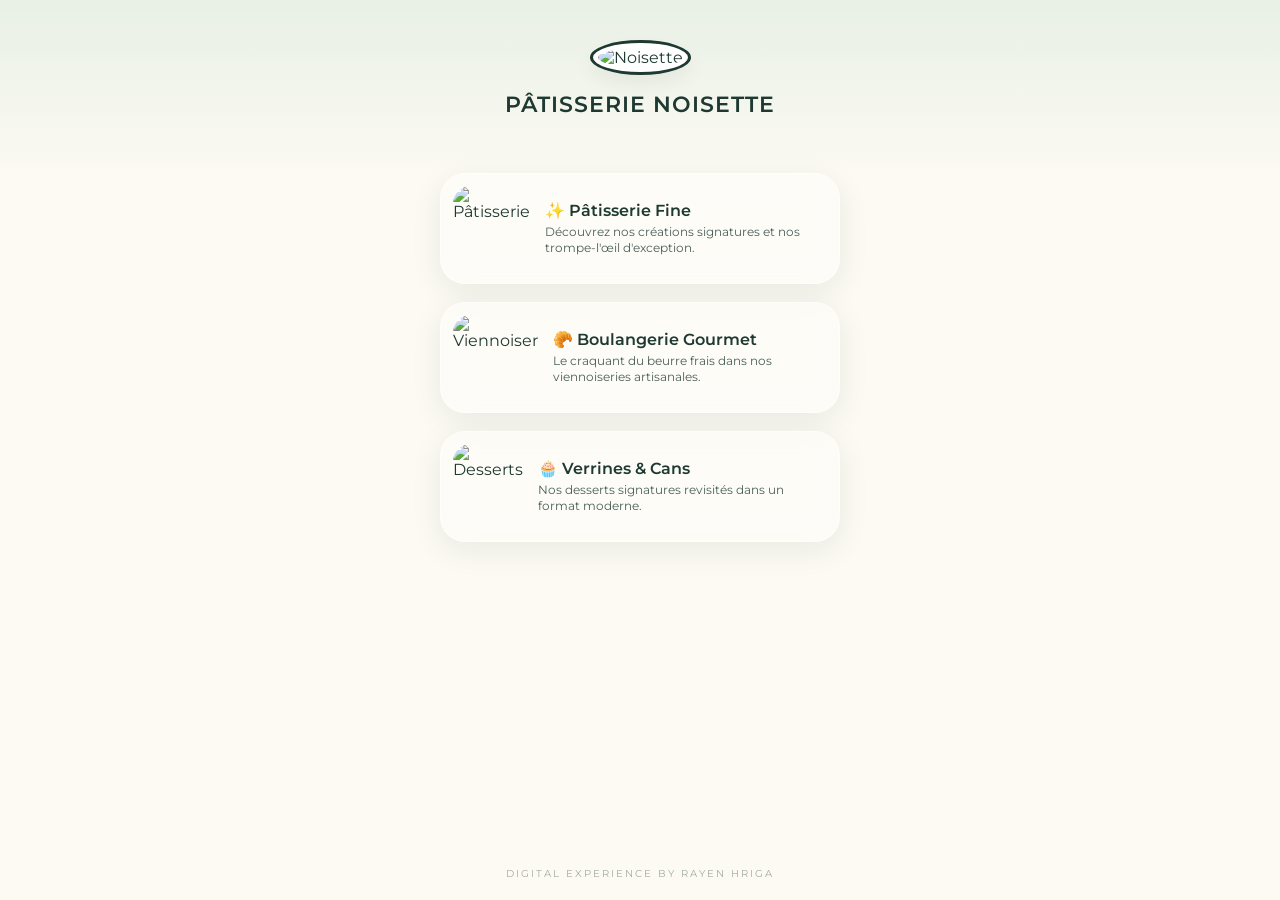
==== index.html @ 8ed0145e "Add files via upload" ====
<!DOCTYPE html>
<html lang="fr">
<head>
    <meta charset="UTF-8">
    <meta name="viewport" content="width=device-width, initial-scale=1.0, maximum-scale=1.0, user-scalable=no">
    <link rel="stylesheet" href="style.css">
    <title>Noisette - Menu Digital</title>
</head>
<body>
    <div class="header">
        <img src="c:\Users\ASUS\Desktop\noisette patteserie\noisette\noisette logo.jpg" alt="Noisette" class="logo">
        <h1>Pâtisserie Noisette</h1>
    </div>

    <div class="container">
        <a href="patisserie.html" class="card">
            <img src="c:\Users\ASUS\Desktop\noisette patteserie\noisette\fruit.png" alt="Pâtisserie">
            <div class="card-info">
                <h3>✨ Pâtisserie Fine</h3>
                <p>Découvrez nos créations signatures et nos trompe-l'œil d'exception.</p>
            </div>
        </a>

        <a href="croissants.html" class="card">
            <img src="c:\Users\ASUS\Desktop\noisette patteserie\noisette\croissant-.png" alt="Viennoiserie">
            <div class="card-info">
                <h3>🥐 Boulangerie Gourmet</h3>
                <p>Le craquant du beurre frais dans nos viennoiseries artisanales.</p>
            </div>
        </a>

        <a href="verrine.html" class="card">
            <img src="c:\Users\ASUS\Desktop\noisette patteserie\noisette\varrines.jpg" alt="Desserts">
            <div class="card-info">
                <h3>🧁 Verrines & Cans</h3>
                <p>Nos desserts signatures revisités dans un format moderne.</p>
            </div>
        </a>
    </div>

    <div class="footer-brand">DIGITAL EXPERIENCE BY RAYEN HRIGA</div>
</body>
</html>
---- style.css ----
@import url('https://fonts.googleapis.com/css2?family=Montserrat:wght@300;400;600&display=swap');

* { box-sizing: border-box; -webkit-tap-highlight-color: transparent; }

body {
    background: #FCFAF2; /* Crème Noisette */
    font-family: 'Montserrat', sans-serif;
    color: #1E3932; /* Vert Noisette */
    margin: 0;
    padding: 0;
    display: flex;
    flex-direction: column;
    align-items: center;
    min-height: 100vh;
}

.header {
    width: 100%;
    padding: 40px 20px;
    text-align: center;
    background: linear-gradient(180deg, #E8F0E6 0%, #FCFAF2 100%);
}

.logo {
    width: 90px;
    height: 90px;
    border-radius: 50%;
    border: 3px solid #1E3932;
    padding: 5px;
    background: white;
    box-shadow: 0 10px 20px rgba(0,0,0,0.05);
}

h1 { font-weight: 600; font-size: 1.4rem; margin-top: 15px; letter-spacing: 1px; text-transform: uppercase; }

.container {
    width: 90%;
    max-width: 400px;
    padding-bottom: 40px;
}

/* Glassmorphism Card Style */
.card {
    background: rgba(255, 255, 255, 0.4);
    backdrop-filter: blur(15px);
    -webkit-backdrop-filter: blur(15px);
    border: 1px solid rgba(255, 255, 255, 0.5);
    border-radius: 25px;
    padding: 12px;
    margin-bottom: 18px;
    display: flex;
    align-items: center;
    text-decoration: none;
    color: #1E3932;
    box-shadow: 0 8px 32px rgba(30, 57, 50, 0.08);
    transition: all 0.3s ease;
}

.card:active { transform: scale(0.96); background: rgba(255, 255, 255, 0.6); }

.card img {
    width: 85px;
    height: 85px;
    border-radius: 18px;
    object-fit: cover;
    margin-right: 15px;
}

.card-info h3 { margin: 0; font-size: 1rem; font-weight: 600; }
.card-info p { margin: 4px 0 0; font-size: 0.75rem; line-height: 1.3; opacity: 0.8; }

.price {
    display: inline-block;
    margin-top: 6px;
    font-weight: 600;
    color: #1E3932;
    background: rgba(30, 57, 50, 0.1);
    padding: 2px 8px;
    border-radius: 5px;
}

.footer-brand {
    margin-top: auto;
    padding: 20px;
    font-size: 0.65rem;
    letter-spacing: 2px;
    opacity: 0.4;
    text-align: center;
}

.btn-back {
    display: inline-block;
    margin: 20px 0;
    text-decoration: none;
    color: #1E3932;
    font-size: 0.85rem;
    font-weight: 600;
    opacity: 0.7;
}
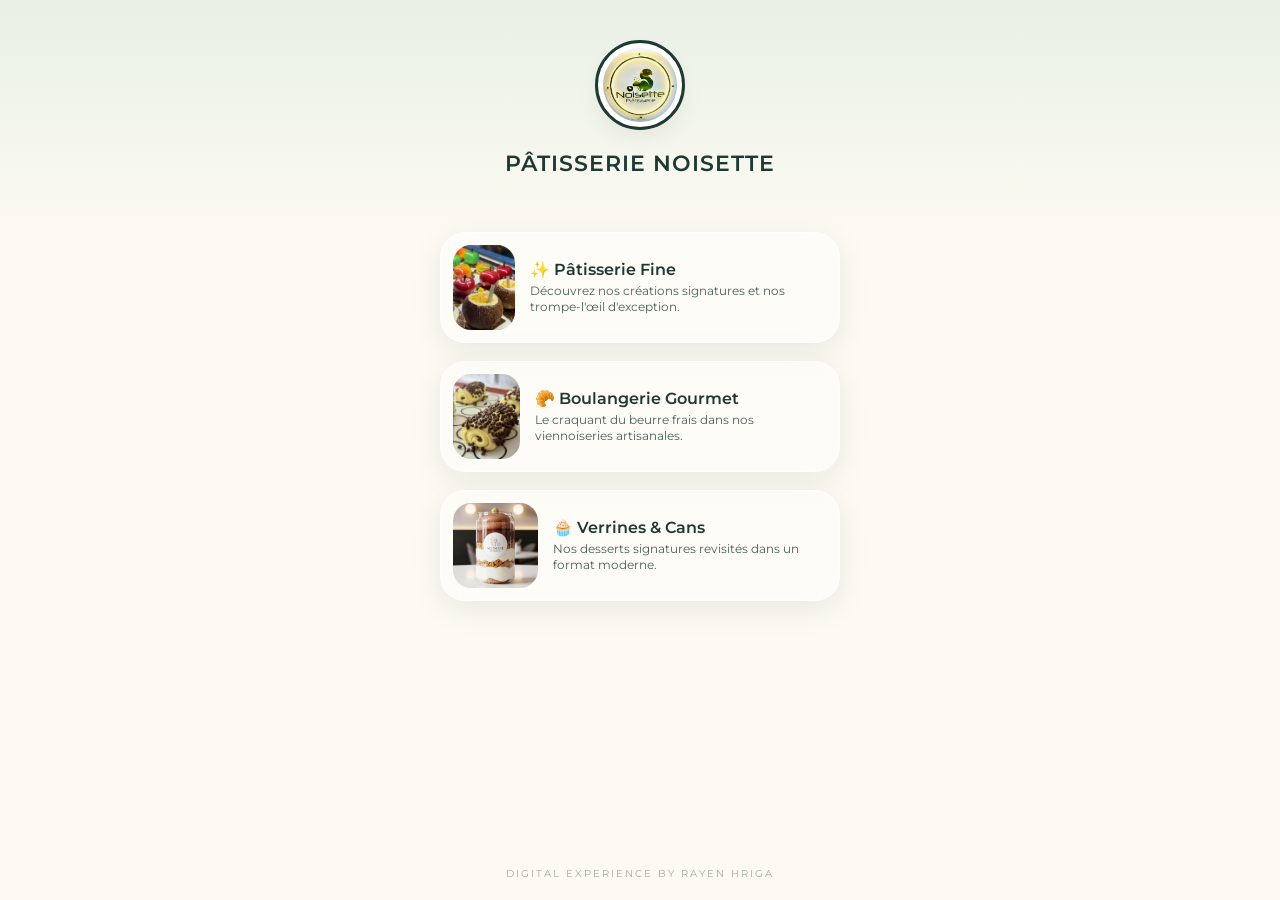
==== commit 5443edcf: "Fix image paths and clean up HTML structure" ====
--- a/index.html
+++ b/index.html
@@ -8,13 +8,13 @@
 </head>
 <body>
     <div class="header">
-        <img src="c:\Users\ASUS\Desktop\noisette patteserie\noisette\noisette logo.jpg" alt="Noisette" class="logo">
+        <img src="noisette logo.jpg" alt="Noisette" class="logo">
         <h1>Pâtisserie Noisette</h1>
     </div>
 
     <div class="container">
         <a href="patisserie.html" class="card">
-            <img src="c:\Users\ASUS\Desktop\noisette patteserie\noisette\fruit.png" alt="Pâtisserie">
+            <img src="fruit.png" alt="Pâtisserie">
             <div class="card-info">
                 <h3>✨ Pâtisserie Fine</h3>
                 <p>Découvrez nos créations signatures et nos trompe-l'œil d'exception.</p>
@@ -22,7 +22,7 @@
         </a>
 
         <a href="croissants.html" class="card">
-            <img src="c:\Users\ASUS\Desktop\noisette patteserie\noisette\croissant-.png" alt="Viennoiserie">
+            <img src="croissant-.png" alt="Viennoiserie">
             <div class="card-info">
                 <h3>🥐 Boulangerie Gourmet</h3>
                 <p>Le craquant du beurre frais dans nos viennoiseries artisanales.</p>
@@ -30,7 +30,7 @@
         </a>
 
         <a href="verrine.html" class="card">
-            <img src="c:\Users\ASUS\Desktop\noisette patteserie\noisette\varrines.jpg" alt="Desserts">
+            <img src="varrines.jpg" alt="Desserts">
             <div class="card-info">
                 <h3>🧁 Verrines & Cans</h3>
                 <p>Nos desserts signatures revisités dans un format moderne.</p>
@@ -40,4 +40,5 @@
 
     <div class="footer-brand">DIGITAL EXPERIENCE BY RAYEN HRIGA</div>
 </body>
-</html> +
+</html> 
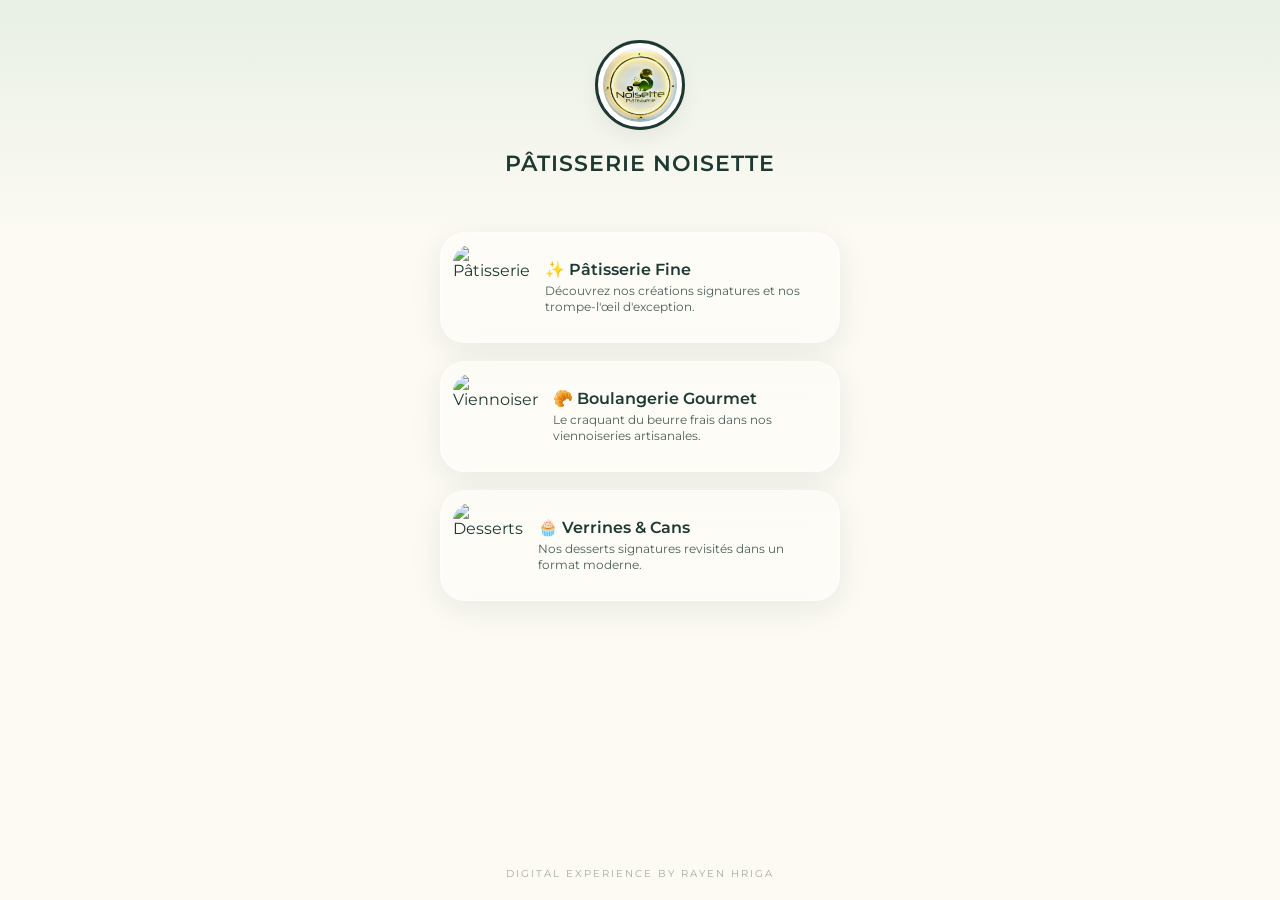
==== commit d5e30f3a: "Fix HTML formatting and structure" ====
--- a/index.html
+++ b/index.html
@@ -3,8 +3,32 @@
 <head>
     <meta charset="UTF-8">
     <meta name="viewport" content="width=device-width, initial-scale=1.0, maximum-scale=1.0, user-scalable=no">
+       <script async src="https://www.googletagmanager.com/gtag/js?id=G-VRH8N7SHTV"></script>
+<script>
+  window.dataLayer = window.dataLayer || [];
+  function gtag(){dataLayer.push(arguments);}
+  gtag('js', new Date());
+
+  gtag('config', 'G-VRH8N7SHTV');
+</script>
     <link rel="stylesheet" href="style.css">
     <title>Noisette - Menu Digital</title>
+    <meta name="apple-mobile-web-app-capable" content="yes">
+
+<meta name="apple-mobile-web-app-status-bar-style" content="black-translucent">
+
+<meta name="apple-mobile-web-app-title" content="Noisette">
+
+<link rel="apple-touch-icon" href="apple-touch-icon.png">
+<link rel="manifest" href="manifest.json">
+
+<script>
+  if ('serviceWorker' in navigator) {
+    navigator.serviceWorker.register('./sw.js')
+      .then(() => console.log("HautGamme Offline Mode: Active"))
+      .catch(err => console.log("Error:", err));
+  }
+</script>
 </head>
 <body>
     <div class="header">
@@ -14,7 +38,7 @@
 
     <div class="container">
         <a href="patisserie.html" class="card">
-            <img src="fruit.png" alt="Pâtisserie">
+            <img src="fruit.webp" alt="Pâtisserie">   
             <div class="card-info">
                 <h3>✨ Pâtisserie Fine</h3>
                 <p>Découvrez nos créations signatures et nos trompe-l'œil d'exception.</p>
@@ -22,7 +46,7 @@
         </a>
 
         <a href="croissants.html" class="card">
-            <img src="croissant-.png" alt="Viennoiserie">
+            <img src="croissant-.webp" alt="Viennoiserie">     
             <div class="card-info">
                 <h3>🥐 Boulangerie Gourmet</h3>
                 <p>Le craquant du beurre frais dans nos viennoiseries artisanales.</p>
@@ -30,7 +54,7 @@
         </a>
 
         <a href="verrine.html" class="card">
-            <img src="varrines.jpg" alt="Desserts">
+            <img src="croissant-.webp" alt="Desserts">     
             <div class="card-info">
                 <h3>🧁 Verrines & Cans</h3>
                 <p>Nos desserts signatures revisités dans un format moderne.</p>
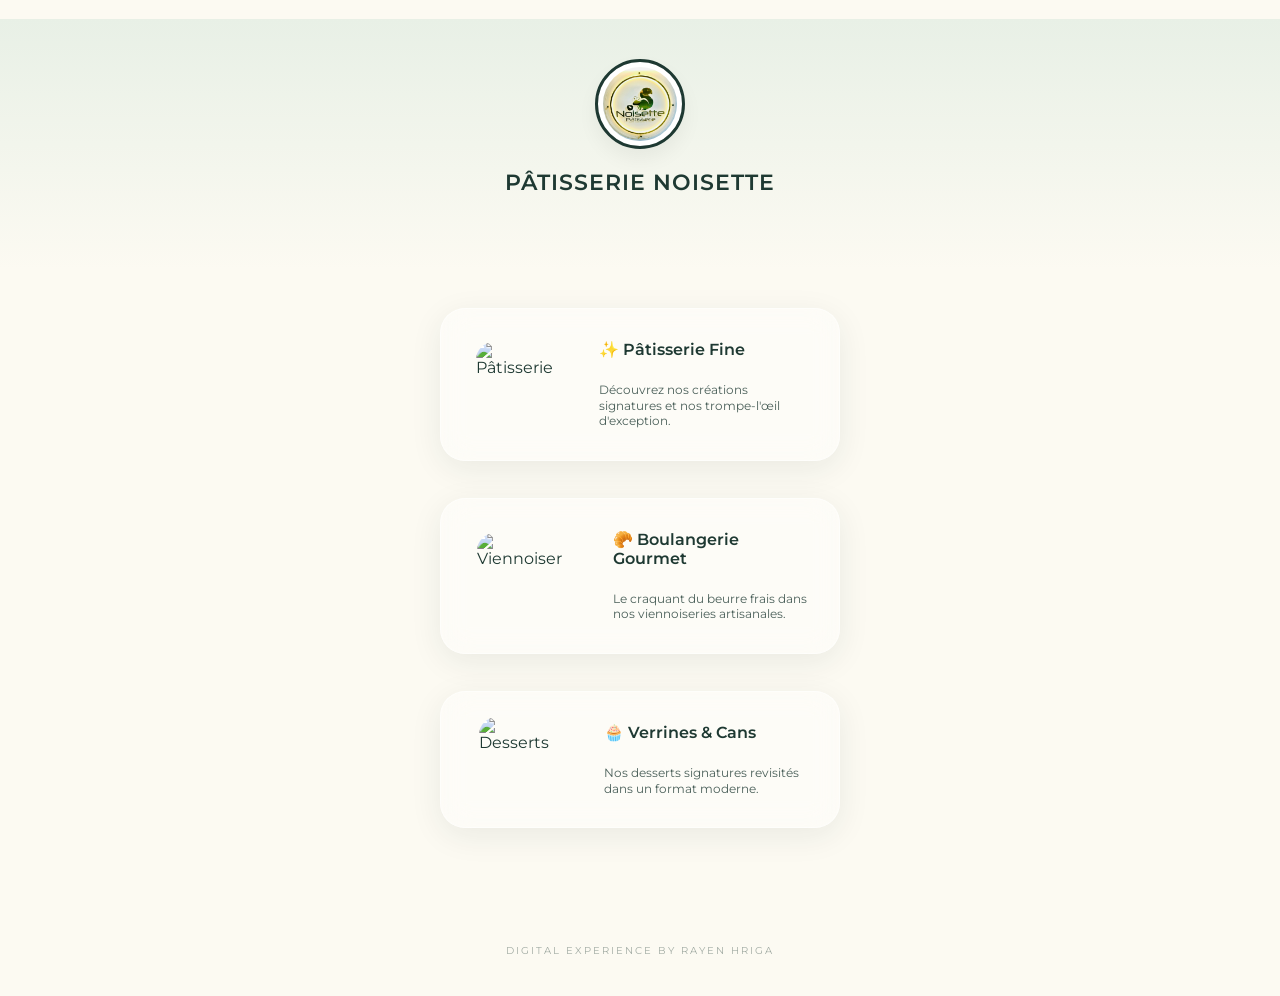
==== commit 5c8774d8: "Fix HTML encoding issues in index.html" ====
--- a/index.html
+++ b/index.html
@@ -1,19 +1,19 @@
 <!DOCTYPE html>
 <html lang="fr">
 <head>
-    <meta charset="UTF-8">
-    <meta name="viewport" content="width=device-width, initial-scale=1.0, maximum-scale=1.0, user-scalable=no">
-       <script async src="https://www.googletagmanager.com/gtag/js?id=G-VRH8N7SHTV"></script>
+    <meta charset="UTF-8">
+    <meta name="viewport" content="width=device-width, initial-scale=1.0, maximum-scale=1.0, user-scalable=no">
+       <script async src="https://www.googletagmanager.com/gtag/js?id=G-VRH8N7SHTV"></script>
 <script>
-  window.dataLayer = window.dataLayer || [];
-  function gtag(){dataLayer.push(arguments);}
-  gtag('js', new Date());
+  window.dataLayer = window.dataLayer || [];
+  function gtag(){dataLayer.push(arguments);}
+  gtag('js', new Date());
 
-  gtag('config', 'G-VRH8N7SHTV');
+  gtag('config', 'G-VRH8N7SHTV');
 </script>
-    <link rel="stylesheet" href="style.css">
-    <title>Noisette - Menu Digital</title>
-    <meta name="apple-mobile-web-app-capable" content="yes">
+    <link rel="stylesheet" href="style.css">
+    <title>Noisette - Menu Digital</title>
+    <meta name="apple-mobile-web-app-capable" content="yes">
 
 <meta name="apple-mobile-web-app-status-bar-style" content="black-translucent">
 
@@ -23,46 +23,46 @@
 <link rel="manifest" href="manifest.json">
 
 <script>
-  if ('serviceWorker' in navigator) {
-    navigator.serviceWorker.register('./sw.js')
-      .then(() => console.log("HautGamme Offline Mode: Active"))
-      .catch(err => console.log("Error:", err));
-  }
+  if ('serviceWorker' in navigator) {
+    navigator.serviceWorker.register('./sw.js')
+      .then(() => console.log("HautGamme Offline Mode: Active"))
+      .catch(err => console.log("Error:", err));
+  }
 </script>
 </head>
 <body>
-    <div class="header">
-        <img src="noisette logo.jpg" alt="Noisette" class="logo">
-        <h1>Pâtisserie Noisette</h1>
-    </div>
+    <div class="header">
+        <img src="noisette logo.jpg" alt="Noisette" class="logo">
+        <h1>Pâtisserie Noisette</h1>
+    </div>
 
-    <div class="container">
-        <a href="patisserie.html" class="card">
-            <img src="fruit.webp" alt="Pâtisserie">   
-            <div class="card-info">
-                <h3>✨ Pâtisserie Fine</h3>
-                <p>Découvrez nos créations signatures et nos trompe-l'œil d'exception.</p>
-            </div>
-        </a>
+    <div class="container">
+        <a href="patisserie.html" class="card">
+            <img src="fruit.webp" alt="Pâtisserie">   
+            <div class="card-info">
+                <h3>✨ Pâtisserie Fine</h3>
+                <p>Découvrez nos créations signatures et nos trompe-l'œil d'exception.</p>
+            </div>
+        </a>
 
-        <a href="croissants.html" class="card">
-            <img src="croissant-.webp" alt="Viennoiserie">     
-            <div class="card-info">
-                <h3>🥐 Boulangerie Gourmet</h3>
-                <p>Le craquant du beurre frais dans nos viennoiseries artisanales.</p>
-            </div>
-        </a>
+        <a href="croissants.html" class="card">
+            <img src="croissant-.webp" alt="Viennoiserie">     
+            <div class="card-info">
+                <h3>🥐 Boulangerie Gourmet</h3>
+                <p>Le craquant du beurre frais dans nos viennoiseries artisanales.</p>
+            </div>
+        </a>
 
-        <a href="verrine.html" class="card">
-            <img src="croissant-.webp" alt="Desserts">     
-            <div class="card-info">
-                <h3>🧁 Verrines & Cans</h3>
-                <p>Nos desserts signatures revisités dans un format moderne.</p>
-            </div>
-        </a>
-    </div>
+        <a href="verrine.html" class="card">
+            <img src="varrines.webp" alt="Desserts">     
+            <div class="card-info">
+                <h3>🧁 Verrines & Cans</h3>
+                <p>Nos desserts signatures revisités dans un format moderne.</p>
+            </div>
+        </a>
+    </div>
 
-    <div class="footer-brand">DIGITAL EXPERIENCE BY RAYEN HRIGA</div>
+    <div class="footer-brand">DIGITAL EXPERIENCE BY RAYEN HRIGA</div>
 </body>
 
-</html> 
+</html> 
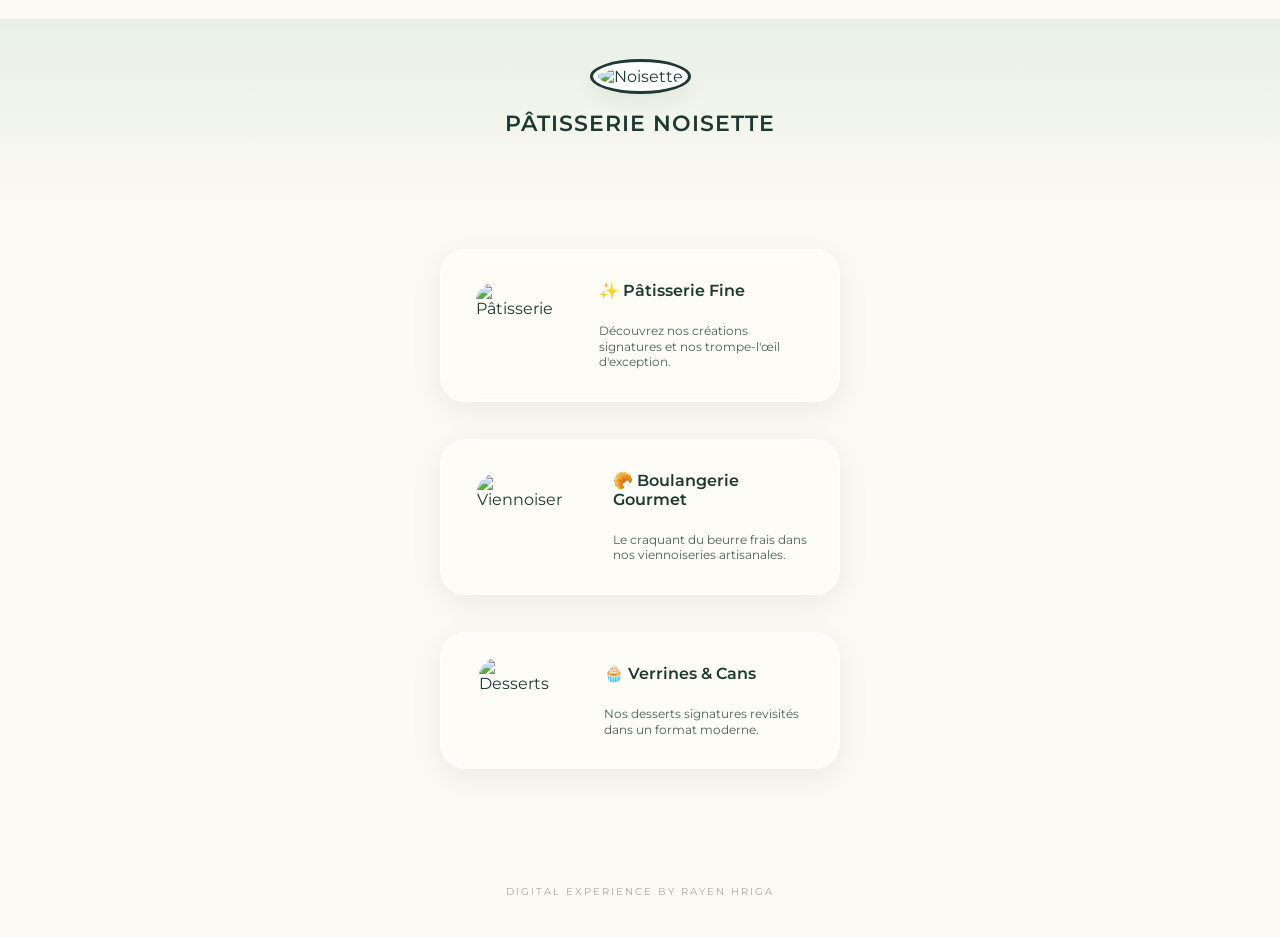
==== commit 79e5e0ea: "Update index.html" ====
--- a/index.html
+++ b/index.html
@@ -19,7 +19,7 @@
 
 <meta name="apple-mobile-web-app-title" content="Noisette">
 
-<link rel="apple-touch-icon" href="apple-touch-icon.png">
+<link rel="apple-touch-icon" href="apple-touch-icon.png?v=2">
 <link rel="manifest" href="manifest.json">
 
 <script>
@@ -32,7 +32,7 @@
 </head>
 <body>
     <div class="header">
-        <img src="noisette logo.jpg" alt="Noisette" class="logo">
+        <img src="noissette-logo.jpg" alt="Noisette" class="logo">
         <h1>Pâtisserie Noisette</h1>
     </div>
 
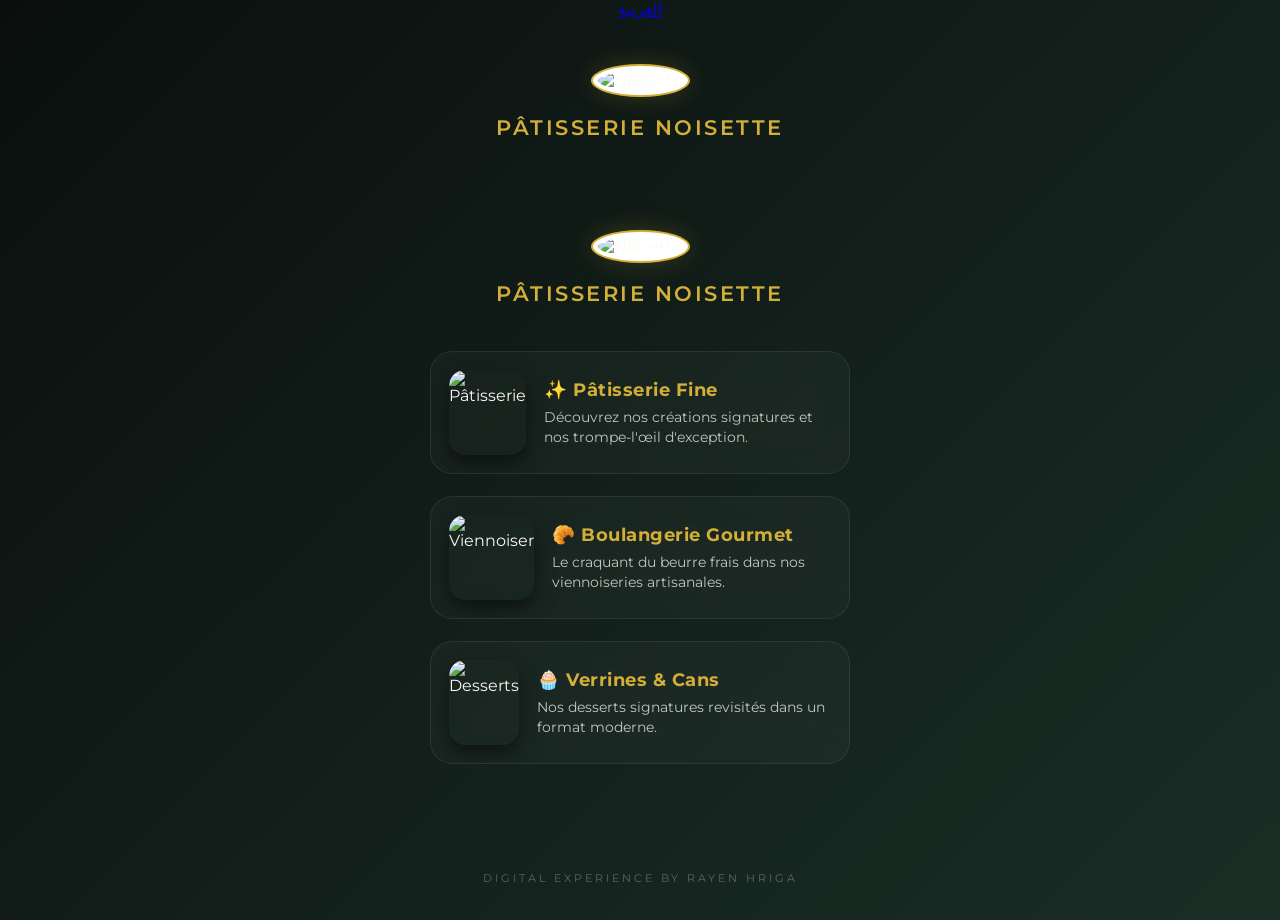
==== commit a23e6f5b: "Add language switch to Arabic in index.html Added language switch link for Arabic version." ====
--- a/index.html
+++ b/index.html
@@ -1,68 +1,75 @@
 <!DOCTYPE html>
 <html lang="fr">
 <head>
-    <meta charset="UTF-8">
-    <meta name="viewport" content="width=device-width, initial-scale=1.0, maximum-scale=1.0, user-scalable=no">
-       <script async src="https://www.googletagmanager.com/gtag/js?id=G-VRH8N7SHTV"></script>
-<script>
-  window.dataLayer = window.dataLayer || [];
-  function gtag(){dataLayer.push(arguments);}
-  gtag('js', new Date());
+    <meta charset="UTF-8">
+    <meta name="viewport" content="width=device-width, initial-scale=1.0, maximum-scale=1.0, user-scalable=no">
+    
+    <script async src="https://www.googletagmanager.com/gtag/js?id=G-VRH8N7SHTV"></script>
+    <script>
+      window.dataLayer = window.dataLayer || [];
+      function gtag(){dataLayer.push(arguments);}
+      gtag('js', new Date());
+      gtag('config', 'G-VRH8N7SHTV');
+    </script>
 
-  gtag('config', 'G-VRH8N7SHTV');
-</script>
-    <link rel="stylesheet" href="style.css">
-    <title>Noisette - Menu Digital</title>
-    <meta name="apple-mobile-web-app-capable" content="yes">
+    <link rel="stylesheet" href="style.css">
+    <title>Noisette - Menu Digital</title>
+    
+    <meta name="apple-mobile-web-app-capable" content="yes">
+    <meta name="apple-mobile-web-app-status-bar-style" content="black-translucent">
+    <meta name="apple-mobile-web-app-title" content="Noisette">
+    
+    <link rel="apple-touch-icon" type="image/jpeg" href="./logo.jpg?v=10">
+    <link rel="icon" type="image/jpeg" href="./logo.jpg?v=10">
+    <link rel="manifest" href="./manifest.json?v=10">
 
-<meta name="apple-mobile-web-app-status-bar-style" content="black-translucent">
-
-<meta name="apple-mobile-web-app-title" content="Noisette">
-
-<link rel="apple-touch-icon" href="apple-touch-icon.png?v=2">
-<link rel="manifest" href="manifest.json">
-
-<script>
-  if ('serviceWorker' in navigator) {
-    navigator.serviceWorker.register('./sw.js')
-      .then(() => console.log("HautGamme Offline Mode: Active"))
-      .catch(err => console.log("Error:", err));
-  }
-</script>
+    <script>
+      if ('serviceWorker' in navigator) {
+        navigator.serviceWorker.register('./sw.js')
+          .then(() => console.log("HautGamme Active"))
+          .catch(err => console.log("Error:", err));
+      }
+    </script>
 </head>
 <body>
-    <div class="header">
-        <img src="noissette-logo.jpg" alt="Noisette" class="logo">
-        <h1>Pâtisserie Noisette</h1>
-    </div>
+    <a href="index-ar.html" class="lang-switch">العربية</a>
 
-    <div class="container">
-        <a href="patisserie.html" class="card">
-            <img src="fruit.webp" alt="Pâtisserie">   
-            <div class="card-info">
-                <h3>✨ Pâtisserie Fine</h3>
-                <p>Découvrez nos créations signatures et nos trompe-l'œil d'exception.</p>
-            </div>
-        </a>
+    <div class="header">
+        <img src="logo.jpg" alt="Noisette" class="logo">
+        <h1>Pâtisserie Noisette</h1>
+    </div>
+    
+    <div class="header">
+        <img src="logo.jpg" alt="Noisette" class="logo">
+        <h1>Pâtisserie Noisette</h1>
+    </div>
 
-        <a href="croissants.html" class="card">
-            <img src="croissant-.webp" alt="Viennoiserie">     
-            <div class="card-info">
-                <h3>🥐 Boulangerie Gourmet</h3>
-                <p>Le craquant du beurre frais dans nos viennoiseries artisanales.</p>
-            </div>
-        </a>
+    <div class="container">
+        <a href="patisserie.html" class="card">
+            <img src="fruit.webp" alt="Pâtisserie">   
+            <div class="card-info">
+                <h3>✨ Pâtisserie Fine</h3>
+                <p>Découvrez nos créations signatures et nos trompe-l'œil d'exception.</p>
+            </div>
+        </a>
 
-        <a href="verrine.html" class="card">
-            <img src="varrines.webp" alt="Desserts">     
-            <div class="card-info">
-                <h3>🧁 Verrines & Cans</h3>
-                <p>Nos desserts signatures revisités dans un format moderne.</p>
-            </div>
-        </a>
-    </div>
+        <a href="croissants.html" class="card">
+            <img src="croissant-.webp" alt="Viennoiserie">     
+            <div class="card-info">
+                <h3>🥐 Boulangerie Gourmet</h3>
+                <p>Le craquant du beurre frais dans nos viennoiseries artisanales.</p>
+            </div>
+        </a>
 
-    <div class="footer-brand">DIGITAL EXPERIENCE BY RAYEN HRIGA</div>
+        <a href="verrine.html" class="card">
+            <img src="varrines.webp" alt="Desserts">      
+            <div class="card-info">
+                <h3>🧁 Verrines & Cans</h3>
+                <p>Nos desserts signatures revisités dans un format moderne.</p>
+            </div>
+        </a>
+    </div>
+
+    <div class="footer-brand">DIGITAL EXPERIENCE BY RAYEN HRIGA</div>
 </body>
-
-</html> 
+</html>
--- a/style.css
+++ b/style.css
@@ -1,99 +1,202 @@
 @import url('https://fonts.googleapis.com/css2?family=Montserrat:wght@300;400;600&display=swap');
 
-* { box-sizing: border-box; -webkit-tap-highlight-color: transparent; }
+/* Reset & Base */
+* { 
+    box-sizing: border-box; 
+    -webkit-tap-highlight-color: transparent; 
+    margin: 0; 
+    padding: 0; 
+}
 
 body {
-    background: #FCFAF2; /* Crème Noisette */
+    background: #0a0f0d; 
+    background: linear-gradient(135deg, #0a0f0d 0%, #1a2e26 100%);
     font-family: 'Montserrat', sans-serif;
-    color: #1E3932; /* Vert Noisette */
-    margin: 0;
-    padding: 0;
+    color: #FCFAF2;
     display: flex;
     flex-direction: column;
     align-items: center;
     min-height: 100vh;
-}
-
+    overflow-x: hidden;
+}
+
+/* Header & Logo */
 .header {
     width: 100%;
-    padding: 40px 20px;
+    padding: 45px 20px;
     text-align: center;
-    background: linear-gradient(180deg, #E8F0E6 0%, #FCFAF2 100%);
 }
 
 .logo {
-    width: 90px;
-    height: 90px;
+    width: 95px;
+    height: 95px;
     border-radius: 50%;
-    border: 3px solid #1E3932;
+    border: 2px solid #d4af37;
     padding: 5px;
     background: white;
-    box-shadow: 0 10px 20px rgba(0,0,0,0.05);
-}
-
-h1 { font-weight: 600; font-size: 1.4rem; margin-top: 15px; letter-spacing: 1px; text-transform: uppercase; }
-
+    box-shadow: 0 0 25px rgba(212, 175, 55, 0.2);
+    transition: transform 0.5s ease;
+}
+
+.logo:hover {
+    transform: rotate(360deg);
+}
+
+h1 { 
+    font-weight: 600; 
+    font-size: 1.3rem; 
+    margin-top: 18px; 
+    letter-spacing: 2.5px; 
+    text-transform: uppercase;
+    color: #d4af37;
+}
+
+/* Main Container */
 .container {
-    width: 90%;
-    max-width: 400px;
-    padding-bottom: 40px;
-}
-
-/* Glassmorphism Card Style */
+    width: 92%;
+    max-width: 420px;
+    padding-bottom: 50px;
+}
+
+/* Glassmorphism Luxury Cards */
 .card {
-    background: rgba(255, 255, 255, 0.4);
+    display: flex;
+    align-items: center;
+    background: rgba(255, 255, 255, 0.03);
     backdrop-filter: blur(15px);
     -webkit-backdrop-filter: blur(15px);
-    border: 1px solid rgba(255, 255, 255, 0.5);
-    border-radius: 25px;
-    padding: 12px;
-    margin-bottom: 18px;
-    display: flex;
-    align-items: center;
+    border: 1px solid rgba(255, 255, 255, 0.08);
+    border-radius: 22px;
+    margin-bottom: 22px;
+    padding: 18px;
     text-decoration: none;
-    color: #1E3932;
-    box-shadow: 0 8px 32px rgba(30, 57, 50, 0.08);
-    transition: all 0.3s ease;
-}
-
-.card:active { transform: scale(0.96); background: rgba(255, 255, 255, 0.6); }
+    color: #FCFAF2;
+    position: relative;
+    overflow: hidden;
+    transition: all 0.4s cubic-bezier(0.175, 0.885, 0.32, 1.275);
+    opacity: 0;
+    animation: fadeInUp 0.8s ease forwards;
+}
+
+.card:active, .card:hover {
+    transform: scale(1.03) translateY(-5px);
+    background: rgba(255, 255, 255, 0.07);
+    border: 1px solid rgba(212, 175, 55, 0.4);
+    box-shadow: 0 20px 40px rgba(0, 0, 0, 0.7), 0 0 20px rgba(212, 175, 55, 0.15);
+}
 
 .card img {
     width: 85px;
     height: 85px;
-    border-radius: 18px;
+    border-radius: 16px;
     object-fit: cover;
-    margin-right: 15px;
-}
-
-.card-info h3 { margin: 0; font-size: 1rem; font-weight: 600; }
-.card-info p { margin: 4px 0 0; font-size: 0.75rem; line-height: 1.3; opacity: 0.8; }
+    margin-right: 18px;
+    box-shadow: 0 8px 20px rgba(0,0,0,0.5);
+    transition: transform 0.4s ease;
+}
+
+.card:hover img {
+    transform: scale(1.1) rotate(2deg);
+}
+
+/* Card Content */
+.card-info h3 {
+    margin: 0;
+    font-size: 1.15rem;
+    color: #d4af37;
+    letter-spacing: 0.5px;
+}
+
+.card-info p {
+    margin: 6px 0 0;
+    font-size: 0.85rem;
+    opacity: 0.75;
+    line-height: 1.5;
+}
 
 .price {
     display: inline-block;
-    margin-top: 6px;
+    margin-top: 10px;
     font-weight: 600;
-    color: #1E3932;
-    background: rgba(30, 57, 50, 0.1);
-    padding: 2px 8px;
-    border-radius: 5px;
-}
+    font-size: 0.9rem;
+    color: #d4af37;
+    background: rgba(212, 175, 55, 0.1);
+    padding: 4px 12px;
+    border-radius: 10px;
+    border: 1px solid rgba(212, 175, 55, 0.2);
+}
+
+/* Utilities */
+.btn-back {
+    display: inline-block;
+    margin: 25px 0;
+    text-decoration: none;
+    color: #d4af37;
+    font-size: 0.9rem;
+    font-weight: 600;
+    letter-spacing: 1px;
+    transition: opacity 0.3s;
+}
+
+.btn-back:hover { opacity: 1; }
 
 .footer-brand {
     margin-top: auto;
-    padding: 20px;
-    font-size: 0.65rem;
-    letter-spacing: 2px;
-    opacity: 0.4;
+    padding: 35px;
+    font-size: 0.7rem;
+    letter-spacing: 3px;
+    opacity: 0.3;
     text-align: center;
-}
-
-.btn-back {
-    display: inline-block;
-    margin: 20px 0;
-    text-decoration: none;
-    color: #1E3932;
+    color: #FCFAF2;
+    text-transform: uppercase;
+}
+
+/* Keyframes & Delays */
+@keyframes fadeInUp {
+    from { opacity: 0; transform: translateY(25px); }
+    to { opacity: 1; transform: translateY(0); }
+}
+
+.card:nth-child(1) { animation-delay: 0.15s; }
+.card:nth-child(2) { animation-delay: 0.3s; }
+.card:nth-child(3) { animation-delay: 0.45s; }
+
+/* --- Product Grid Styling --- */
+.product-grid {
+    display: grid;
+    grid-template-columns: repeat(2, 1fr); /* 2 ka3bat ba7dha ba3dha */
+    gap: 15px;
+    padding: 10px 0;
+}
+
+.product-card {
+    background: rgba(255, 255, 255, 0.03);
+    backdrop-filter: blur(10px);
+    border: 1px solid rgba(255, 255, 255, 0.08);
+    border-radius: 18px;
+    padding: 12px;
+    text-align: center;
+    transition: transform 0.3s ease;
+    animation: fadeInUp 0.6s ease forwards;
+}
+
+.product-card img {
+    width: 100%;
+    aspect-ratio: 1/1;
+    object-fit: cover;
+    border-radius: 12px;
+    margin-bottom: 10px;
+    box-shadow: 0 5px 15px rgba(0,0,0,0.3);
+}
+
+.product-info h4 {
     font-size: 0.85rem;
-    font-weight: 600;
-    opacity: 0.7;
-}+    margin-bottom: 8px;
+    color: #FCFAF2;
+    min-height: 35px;
+}
+
+.product-card .price {
+    font-size: 0.75rem;
+    padding: 3px 10px;
+}
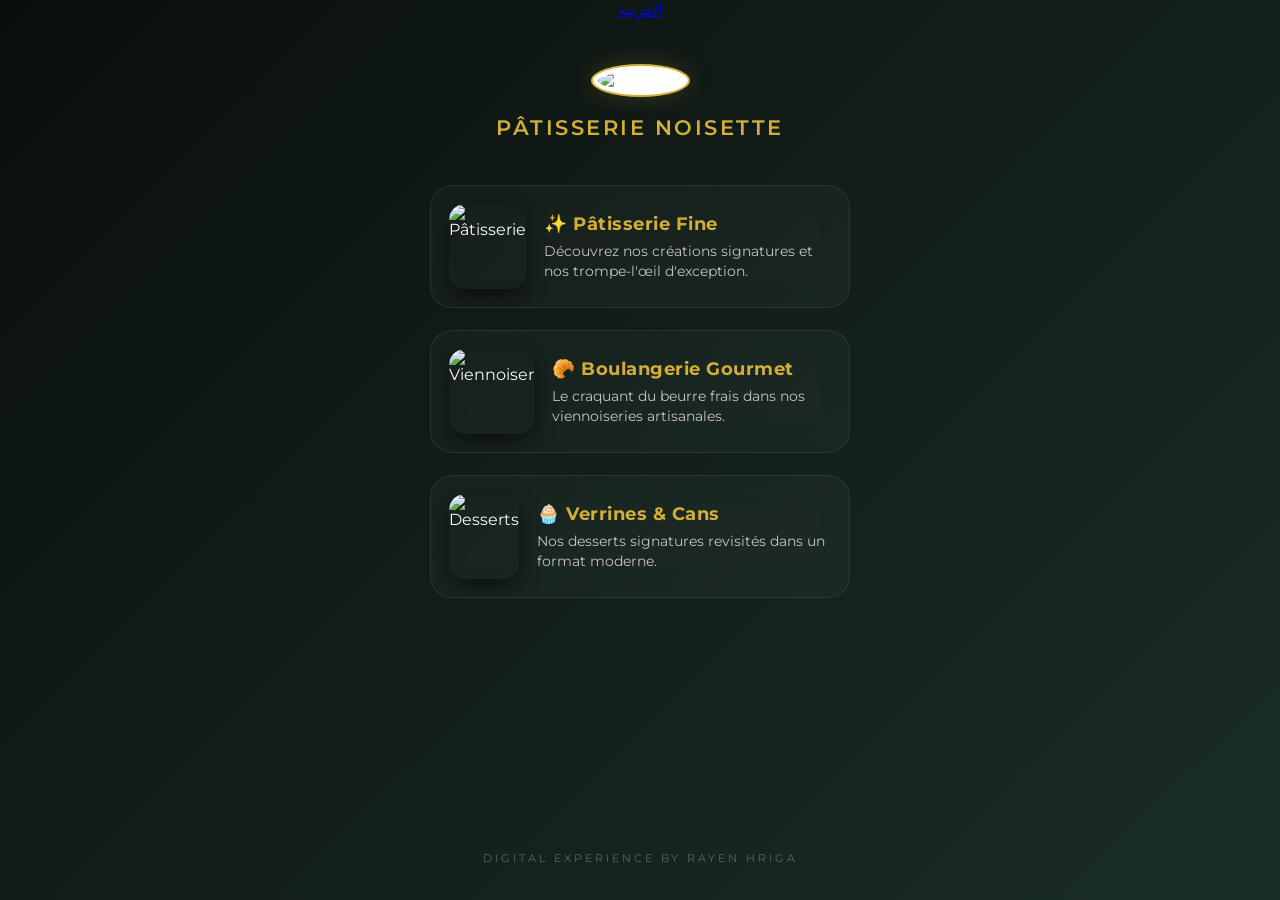
==== commit ff3247c8: "Update index.html" ====
--- a/index.html
+++ b/index.html
@@ -33,11 +33,6 @@
 </head>
 <body>
     <a href="index-ar.html" class="lang-switch">العربية</a>
-
-    <div class="header">
-        <img src="logo.jpg" alt="Noisette" class="logo">
-        <h1>Pâtisserie Noisette</h1>
-    </div>
     
     <div class="header">
         <img src="logo.jpg" alt="Noisette" class="logo">
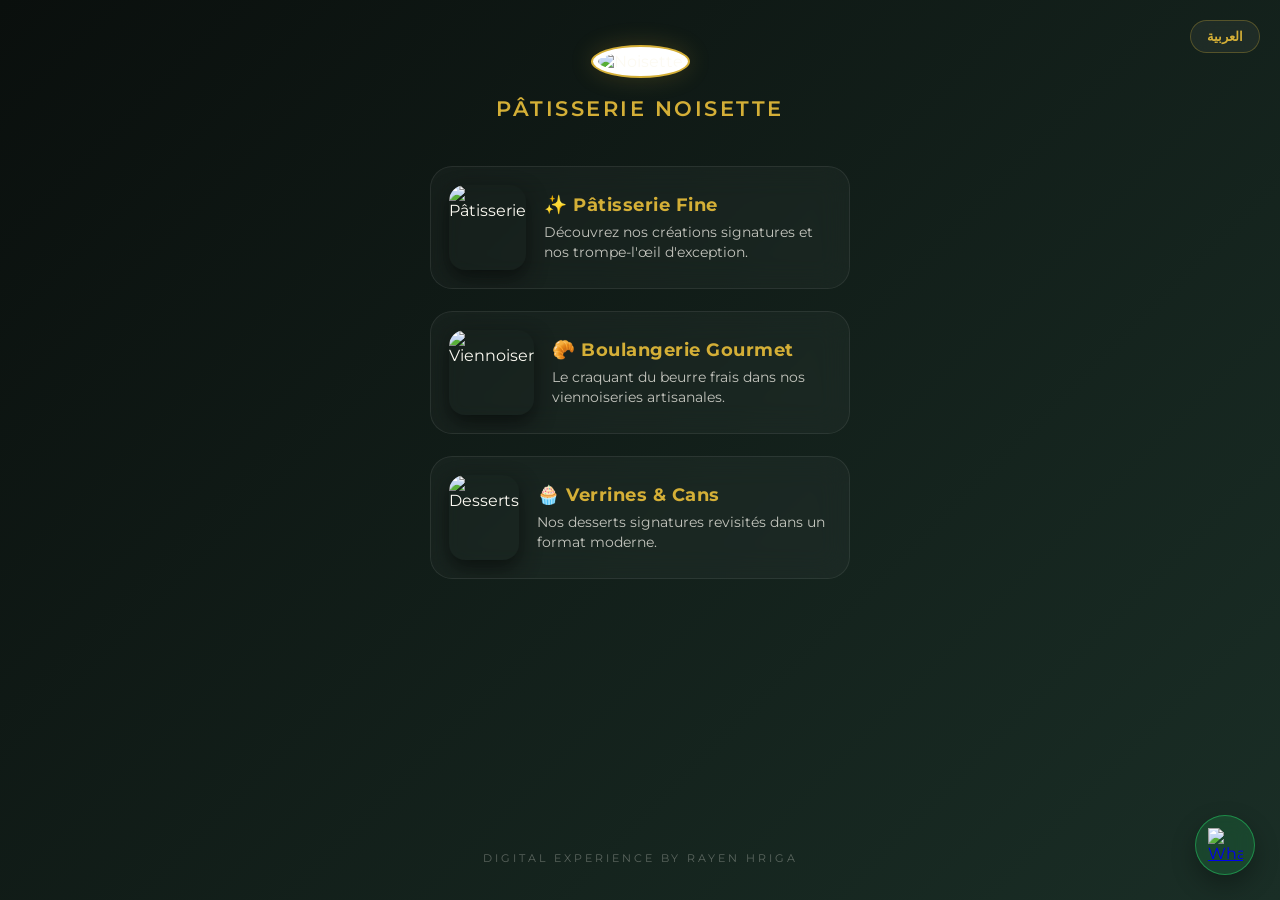
==== commit accd40d1: "Update index.html" ====
--- a/index.html
+++ b/index.html
@@ -3,7 +3,6 @@
 <head>
     <meta charset="UTF-8">
     <meta name="viewport" content="width=device-width, initial-scale=1.0, maximum-scale=1.0, user-scalable=no">
-    
     <script async src="https://www.googletagmanager.com/gtag/js?id=G-VRH8N7SHTV"></script>
     <script>
       window.dataLayer = window.dataLayer || [];
@@ -11,34 +10,21 @@
       gtag('js', new Date());
       gtag('config', 'G-VRH8N7SHTV');
     </script>
-
-    <link rel="stylesheet" href="style.css">
+    <link rel="stylesheet" href="style.css?v=11">
     <title>Noisette - Menu Digital</title>
-    
     <meta name="apple-mobile-web-app-capable" content="yes">
     <meta name="apple-mobile-web-app-status-bar-style" content="black-translucent">
-    <meta name="apple-mobile-web-app-title" content="Noisette">
-    
-    <link rel="apple-touch-icon" type="image/jpeg" href="./logo.jpg?v=10">
-    <link rel="icon" type="image/jpeg" href="./logo.jpg?v=10">
-    <link rel="manifest" href="./manifest.json?v=10">
-
-    <script>
-      if ('serviceWorker' in navigator) {
-        navigator.serviceWorker.register('./sw.js')
-          .then(() => console.log("HautGamme Active"))
-          .catch(err => console.log("Error:", err));
-      }
-    </script>
+    <link rel="apple-touch-icon" href="./logo.jpg?v=11">
+    <link rel="icon" href="./logo.jpg?v=11">
+    <link rel="manifest" href="./manifest.json?v=11">
 </head>
 <body>
+    <div id="loader"><div class="loader-content"><img src="logo.jpg" class="loader-logo"><div class="loader-bar"></div></div></div>
     <a href="index-ar.html" class="lang-switch">العربية</a>
-    
     <div class="header">
         <img src="logo.jpg" alt="Noisette" class="logo">
         <h1>Pâtisserie Noisette</h1>
     </div>
-
     <div class="container">
         <a href="patisserie.html" class="card">
             <img src="fruit.webp" alt="Pâtisserie">   
@@ -47,7 +33,6 @@
                 <p>Découvrez nos créations signatures et nos trompe-l'œil d'exception.</p>
             </div>
         </a>
-
         <a href="croissants.html" class="card">
             <img src="croissant-.webp" alt="Viennoiserie">     
             <div class="card-info">
@@ -55,7 +40,6 @@
                 <p>Le craquant du beurre frais dans nos viennoiseries artisanales.</p>
             </div>
         </a>
-
         <a href="verrine.html" class="card">
             <img src="varrines.webp" alt="Desserts">      
             <div class="card-info">
@@ -64,7 +48,13 @@
             </div>
         </a>
     </div>
-
     <div class="footer-brand">DIGITAL EXPERIENCE BY RAYEN HRIGA</div>
+    <a href="https://wa.me/21690360051" class="whatsapp-btn" target="_blank">
+        <img src="https://upload.wikimedia.org/wikipedia/commons/6/6b/WhatsApp.svg" alt="WhatsApp">
+    </a>
+    <script>
+        window.addEventListener("load", () => { setTimeout(() => document.getElementById("loader").classList.add("loader-hidden"), 800); });
+        if ('serviceWorker' in navigator) { navigator.serviceWorker.register('./sw.js').then(() => console.log("HautGamme Active")); }
+    </script>
 </body>
 </html>
--- a/style.css
+++ b/style.css
@@ -20,183 +20,115 @@
     overflow-x: hidden;
 }
 
-/* Header & Logo */
-.header {
-    width: 100%;
-    padding: 45px 20px;
-    text-align: center;
+/* --- Loader Screen (NEW) --- */
+#loader { 
+    position: fixed; top: 0; left: 0; width: 100%; height: 100%; 
+    background: #0a0f0d; z-index: 9999; 
+    display: flex; justify-content: center; align-items: center; 
+    transition: 0.8s ease; 
+}
+.loader-hidden { opacity: 0; visibility: hidden; }
+.loader-logo { 
+    width: 90px; height: 90px; border-radius: 50%; 
+    border: 2px solid #d4af37; animation: pulse 1.5s infinite; 
+    background: white; padding: 5px;
+}
+.loader-bar { 
+    width: 120px; height: 2px; background: rgba(212, 175, 55, 0.1); 
+    margin-top: 20px; position: relative; overflow: hidden; border-radius: 10px;
+}
+.loader-bar::after { 
+    content: ''; position: absolute; width: 100%; height: 100%; 
+    background: #d4af37; left: -100%; animation: load 1.5s infinite; 
 }
 
+/* --- Language Switcher --- */
+.lang-switch {
+    position: fixed; top: 20px; right: 20px; z-index: 1000;
+    background: rgba(255, 255, 255, 0.05); backdrop-filter: blur(10px);
+    -webkit-backdrop-filter: blur(10px); border: 1px solid rgba(212, 175, 55, 0.3);
+    padding: 8px 16px; border-radius: 50px; color: #d4af37;
+    text-decoration: none; font-size: 0.8rem; font-weight: 600;
+}
+[lang="ar"] .lang-switch { right: auto; left: 20px; }
+
+/* --- Header & Logo --- */
+.header { width: 100%; padding: 45px 20px; text-align: center; }
 .logo {
-    width: 95px;
-    height: 95px;
-    border-radius: 50%;
-    border: 2px solid #d4af37;
-    padding: 5px;
-    background: white;
-    box-shadow: 0 0 25px rgba(212, 175, 55, 0.2);
+    width: 95px; height: 95px; border-radius: 50%; border: 2px solid #d4af37;
+    padding: 5px; background: white; box-shadow: 0 0 25px rgba(212, 175, 55, 0.2);
     transition: transform 0.5s ease;
 }
-
-.logo:hover {
-    transform: rotate(360deg);
+.logo:hover { transform: rotate(360deg); }
+h1 { 
+    font-weight: 600; font-size: 1.3rem; margin-top: 18px; 
+    letter-spacing: 2.5px; text-transform: uppercase; color: #d4af37;
 }
 
-h1 { 
-    font-weight: 600; 
-    font-size: 1.3rem; 
-    margin-top: 18px; 
-    letter-spacing: 2.5px; 
-    text-transform: uppercase;
-    color: #d4af37;
+/* --- Container & Cards --- */
+.container { width: 92%; max-width: 420px; padding-bottom: 50px; }
+.card {
+    display: flex; align-items: center; background: rgba(255, 255, 255, 0.03);
+    backdrop-filter: blur(15px); -webkit-backdrop-filter: blur(15px);
+    border: 1px solid rgba(255, 255, 255, 0.08); border-radius: 22px;
+    margin-bottom: 22px; padding: 18px; text-decoration: none; color: #FCFAF2;
+    position: relative; overflow: hidden;
+    transition: all 0.4s cubic-bezier(0.175, 0.885, 0.32, 1.275);
+    opacity: 0; animation: fadeInUp 0.8s ease forwards;
 }
-
-/* Main Container */
-.container {
-    width: 92%;
-    max-width: 420px;
-    padding-bottom: 50px;
-}
-
-/* Glassmorphism Luxury Cards */
-.card {
-    display: flex;
-    align-items: center;
-    background: rgba(255, 255, 255, 0.03);
-    backdrop-filter: blur(15px);
-    -webkit-backdrop-filter: blur(15px);
-    border: 1px solid rgba(255, 255, 255, 0.08);
-    border-radius: 22px;
-    margin-bottom: 22px;
-    padding: 18px;
-    text-decoration: none;
-    color: #FCFAF2;
-    position: relative;
-    overflow: hidden;
-    transition: all 0.4s cubic-bezier(0.175, 0.885, 0.32, 1.275);
-    opacity: 0;
-    animation: fadeInUp 0.8s ease forwards;
-}
-
 .card:active, .card:hover {
-    transform: scale(1.03) translateY(-5px);
-    background: rgba(255, 255, 255, 0.07);
+    transform: scale(1.03) translateY(-5px); background: rgba(255, 255, 255, 0.07);
     border: 1px solid rgba(212, 175, 55, 0.4);
     box-shadow: 0 20px 40px rgba(0, 0, 0, 0.7), 0 0 20px rgba(212, 175, 55, 0.15);
 }
-
 .card img {
-    width: 85px;
-    height: 85px;
-    border-radius: 16px;
-    object-fit: cover;
-    margin-right: 18px;
-    box-shadow: 0 8px 20px rgba(0,0,0,0.5);
+    width: 85px; height: 85px; border-radius: 16px; object-fit: cover;
+    margin-right: 18px; box-shadow: 0 8px 20px rgba(0,0,0,0.5);
     transition: transform 0.4s ease;
 }
+.card:hover img { transform: scale(1.1) rotate(2deg); }
+.card-info h3 { margin: 0; font-size: 1.15rem; color: #d4af37; letter-spacing: 0.5px; }
+.card-info p { margin: 6px 0 0; font-size: 0.85rem; opacity: 0.75; line-height: 1.5; }
 
-.card:hover img {
-    transform: scale(1.1) rotate(2deg);
+/* --- Price Tag --- */
+.price {
+    display: inline-block; margin-top: 10px; font-weight: 600; font-size: 0.9rem;
+    color: #d4af37; background: rgba(212, 175, 55, 0.1);
+    padding: 4px 12px; border-radius: 10px; border: 1px solid rgba(212, 175, 55, 0.2);
 }
 
-/* Card Content */
-.card-info h3 {
-    margin: 0;
-    font-size: 1.15rem;
-    color: #d4af37;
-    letter-spacing: 0.5px;
+/* --- Product Grid (patisserie.html) --- */
+.product-grid { display: grid; grid-template-columns: repeat(2, 1fr); gap: 15px; padding: 10px 0; }
+.product-card {
+    background: rgba(255, 255, 255, 0.03); backdrop-filter: blur(10px);
+    border: 1px solid rgba(255, 255, 255, 0.08); border-radius: 18px;
+    padding: 12px; text-align: center; transition: transform 0.3s ease;
+    animation: fadeInUp 0.6s ease forwards;
+}
+.product-card img {
+    width: 100%; aspect-ratio: 1/1; object-fit: cover; border-radius: 12px;
+    margin-bottom: 10px; box-shadow: 0 5px 15px rgba(0,0,0,0.3);
 }
 
-.card-info p {
-    margin: 6px 0 0;
-    font-size: 0.85rem;
-    opacity: 0.75;
-    line-height: 1.5;
+/* --- WhatsApp Floating Button (NEW) --- */
+.whatsapp-btn {
+    position: fixed; bottom: 25px; right: 25px; z-index: 1000;
+    background: rgba(37, 211, 102, 0.15); backdrop-filter: blur(10px);
+    border: 1px solid rgba(37, 211, 102, 0.5); width: 60px; height: 60px;
+    border-radius: 50%; display: flex; justify-content: center; align-items: center;
+    box-shadow: 0 10px 25px rgba(0,0,0,0.3); transition: 0.3s;
 }
+.whatsapp-btn:hover { transform: scale(1.1) rotate(10deg); background: rgba(37, 211, 102, 0.25); }
+.whatsapp-btn img { width: 35px; height: 35px; }
 
-.price {
-    display: inline-block;
-    margin-top: 10px;
-    font-weight: 600;
-    font-size: 0.9rem;
-    color: #d4af37;
-    background: rgba(212, 175, 55, 0.1);
-    padding: 4px 12px;
-    border-radius: 10px;
-    border: 1px solid rgba(212, 175, 55, 0.2);
-}
+/* --- Utilities & Animations --- */
+.btn-back { display: inline-block; margin: 25px 0; text-decoration: none; color: #d4af37; font-size: 0.9rem; font-weight: 600; }
+.footer-brand { margin-top: auto; padding: 35px; font-size: 0.7rem; letter-spacing: 3px; opacity: 0.3; text-align: center; color: #FCFAF2; text-transform: uppercase; }
 
-/* Utilities */
-.btn-back {
-    display: inline-block;
-    margin: 25px 0;
-    text-decoration: none;
-    color: #d4af37;
-    font-size: 0.9rem;
-    font-weight: 600;
-    letter-spacing: 1px;
-    transition: opacity 0.3s;
-}
-
-.btn-back:hover { opacity: 1; }
-
-.footer-brand {
-    margin-top: auto;
-    padding: 35px;
-    font-size: 0.7rem;
-    letter-spacing: 3px;
-    opacity: 0.3;
-    text-align: center;
-    color: #FCFAF2;
-    text-transform: uppercase;
-}
-
-/* Keyframes & Delays */
-@keyframes fadeInUp {
-    from { opacity: 0; transform: translateY(25px); }
-    to { opacity: 1; transform: translateY(0); }
-}
+@keyframes fadeInUp { from { opacity: 0; transform: translateY(25px); } to { opacity: 1; transform: translateY(0); } }
+@keyframes pulse { 0% { transform: scale(0.95); } 50% { transform: scale(1.05); } 100% { transform: scale(0.95); } }
+@keyframes load { 0% { left: -100%; } 100% { left: 100%; } }
 
 .card:nth-child(1) { animation-delay: 0.15s; }
 .card:nth-child(2) { animation-delay: 0.3s; }
 .card:nth-child(3) { animation-delay: 0.45s; }
-
-/* --- Product Grid Styling --- */
-.product-grid {
-    display: grid;
-    grid-template-columns: repeat(2, 1fr); /* 2 ka3bat ba7dha ba3dha */
-    gap: 15px;
-    padding: 10px 0;
-}
-
-.product-card {
-    background: rgba(255, 255, 255, 0.03);
-    backdrop-filter: blur(10px);
-    border: 1px solid rgba(255, 255, 255, 0.08);
-    border-radius: 18px;
-    padding: 12px;
-    text-align: center;
-    transition: transform 0.3s ease;
-    animation: fadeInUp 0.6s ease forwards;
-}
-
-.product-card img {
-    width: 100%;
-    aspect-ratio: 1/1;
-    object-fit: cover;
-    border-radius: 12px;
-    margin-bottom: 10px;
-    box-shadow: 0 5px 15px rgba(0,0,0,0.3);
-}
-
-.product-info h4 {
-    font-size: 0.85rem;
-    margin-bottom: 8px;
-    color: #FCFAF2;
-    min-height: 35px;
-}
-
-.product-card .price {
-    font-size: 0.75rem;
-    padding: 3px 10px;
-}
